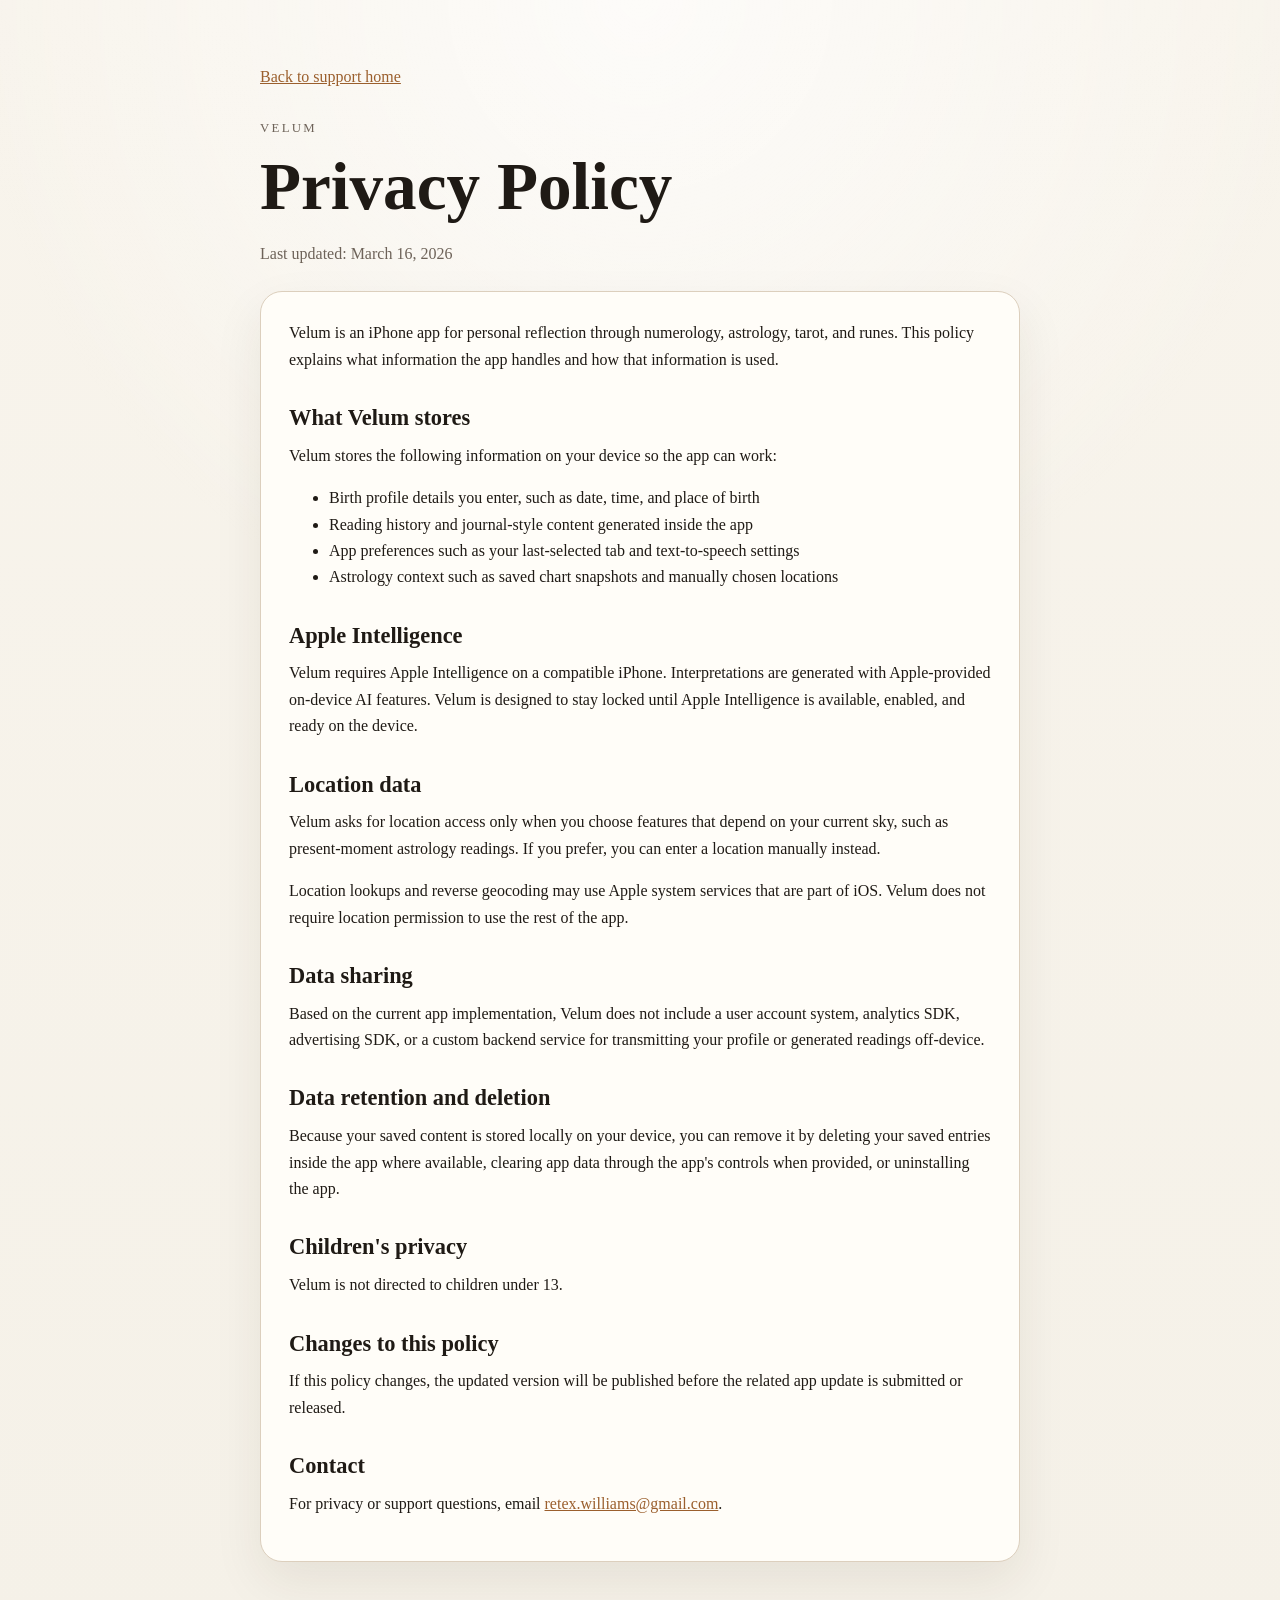
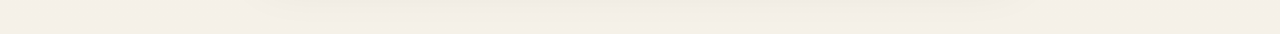
==== privacy/index.html @ 248c456e "Initial site" ====
<!doctype html>
<html lang="en">
  <head>
    <meta charset="utf-8" />
    <meta name="viewport" content="width=device-width, initial-scale=1" />
    <title>Velum Privacy Policy</title>
    <meta
      name="description"
      content="Privacy Policy for the Velum iPhone app."
    />
    <link rel="stylesheet" href="../styles.css" />
  </head>
  <body>
    <main class="shell shell--narrow">
      <p><a class="back-link" href="../">Back to support home</a></p>
      <header class="hero hero--compact">
        <p class="eyebrow">Velum</p>
        <h1>Privacy Policy</h1>
        <p class="meta">Last updated: March 16, 2026</p>
      </header>

      <article class="document">
        <p>
          Velum is an iPhone app for personal reflection through numerology,
          astrology, tarot, and runes. This policy explains what information
          the app handles and how that information is used.
        </p>

        <h2>What Velum stores</h2>
        <p>Velum stores the following information on your device so the app can work:</p>
        <ul>
          <li>Birth profile details you enter, such as date, time, and place of birth</li>
          <li>Reading history and journal-style content generated inside the app</li>
          <li>App preferences such as your last-selected tab and text-to-speech settings</li>
          <li>Astrology context such as saved chart snapshots and manually chosen locations</li>
        </ul>

        <h2>Apple Intelligence</h2>
        <p>
          Velum requires Apple Intelligence on a compatible iPhone.
          Interpretations are generated with Apple-provided on-device AI
          features. Velum is designed to stay locked until Apple Intelligence
          is available, enabled, and ready on the device.
        </p>

        <h2>Location data</h2>
        <p>
          Velum asks for location access only when you choose features that
          depend on your current sky, such as present-moment astrology readings.
          If you prefer, you can enter a location manually instead.
        </p>
        <p>
          Location lookups and reverse geocoding may use Apple system services
          that are part of iOS. Velum does not require location permission to
          use the rest of the app.
        </p>

        <h2>Data sharing</h2>
        <p>
          Based on the current app implementation, Velum does not include a
          user account system, analytics SDK, advertising SDK, or a custom
          backend service for transmitting your profile or generated readings
          off-device.
        </p>

        <h2>Data retention and deletion</h2>
        <p>
          Because your saved content is stored locally on your device, you can
          remove it by deleting your saved entries inside the app where
          available, clearing app data through the app's controls when provided,
          or uninstalling the app.
        </p>

        <h2>Children's privacy</h2>
        <p>Velum is not directed to children under 13.</p>

        <h2>Changes to this policy</h2>
        <p>
          If this policy changes, the updated version will be published before
          the related app update is submitted or released.
        </p>

        <h2>Contact</h2>
        <p>
          For privacy or support questions, email
          <a href="mailto:retex.williams@gmail.com">retex.williams@gmail.com</a>.
        </p>
      </article>
    </main>
  </body>
</html>
---- styles.css ----
:root {
  color-scheme: light;
  --bg: #f5f1e8;
  --paper: #fffdf8;
  --ink: #1f1a15;
  --muted: #6d6258;
  --line: #dccfbd;
  --accent: #9b5f2d;
  --accent-soft: #f1e2d4;
  --shadow: rgba(50, 32, 17, 0.08);
}

* {
  box-sizing: border-box;
}

html,
body {
  margin: 0;
  padding: 0;
  background:
    radial-gradient(circle at top, rgba(255, 255, 255, 0.7), transparent 38%),
    linear-gradient(180deg, #f8f4ec 0%, var(--bg) 100%);
  color: var(--ink);
  font:
    16px/1.65 Georgia,
    "Times New Roman",
    serif;
}

a {
  color: var(--accent);
}

.shell {
  width: min(960px, calc(100% - 32px));
  margin: 0 auto;
  padding: 48px 0 72px;
}

.shell--narrow {
  width: min(760px, calc(100% - 32px));
}

.hero {
  margin-bottom: 32px;
}

.hero--compact {
  margin-bottom: 24px;
}

.eyebrow {
  margin: 0 0 8px;
  text-transform: uppercase;
  letter-spacing: 0.18em;
  font-size: 0.8rem;
  color: var(--muted);
}

h1,
h2 {
  line-height: 1.15;
}

h1 {
  margin: 0;
  font-size: clamp(2.2rem, 6vw, 4.2rem);
}

h2 {
  margin-top: 32px;
  margin-bottom: 12px;
  font-size: 1.4rem;
}

.lede,
.meta {
  color: var(--muted);
  max-width: 42rem;
}

.card-grid {
  display: grid;
  grid-template-columns: repeat(auto-fit, minmax(260px, 1fr));
  gap: 18px;
}

.card,
.document {
  display: block;
  background: var(--paper);
  border: 1px solid var(--line);
  border-radius: 22px;
  box-shadow: 0 20px 50px var(--shadow);
}

.card {
  padding: 24px;
  text-decoration: none;
  color: inherit;
  transition:
    transform 140ms ease,
    box-shadow 140ms ease,
    border-color 140ms ease;
}

.card:hover {
  transform: translateY(-2px);
  border-color: var(--accent);
  box-shadow: 0 24px 56px rgba(50, 32, 17, 0.12);
}

.card h2 {
  margin-top: 0;
}

.card span {
  display: inline-block;
  margin-top: 12px;
  color: var(--accent);
  font-weight: 700;
}

.document {
  padding: 28px;
}

.document p,
.document ul {
  margin-top: 0;
}

.back-link {
  display: inline-block;
  margin-bottom: 12px;
}

@media (max-width: 640px) {
  .shell,
  .shell--narrow {
    width: min(100% - 24px, 960px);
    padding-top: 28px;
    padding-bottom: 40px;
  }

  .document,
  .card {
    border-radius: 18px;
  }
}
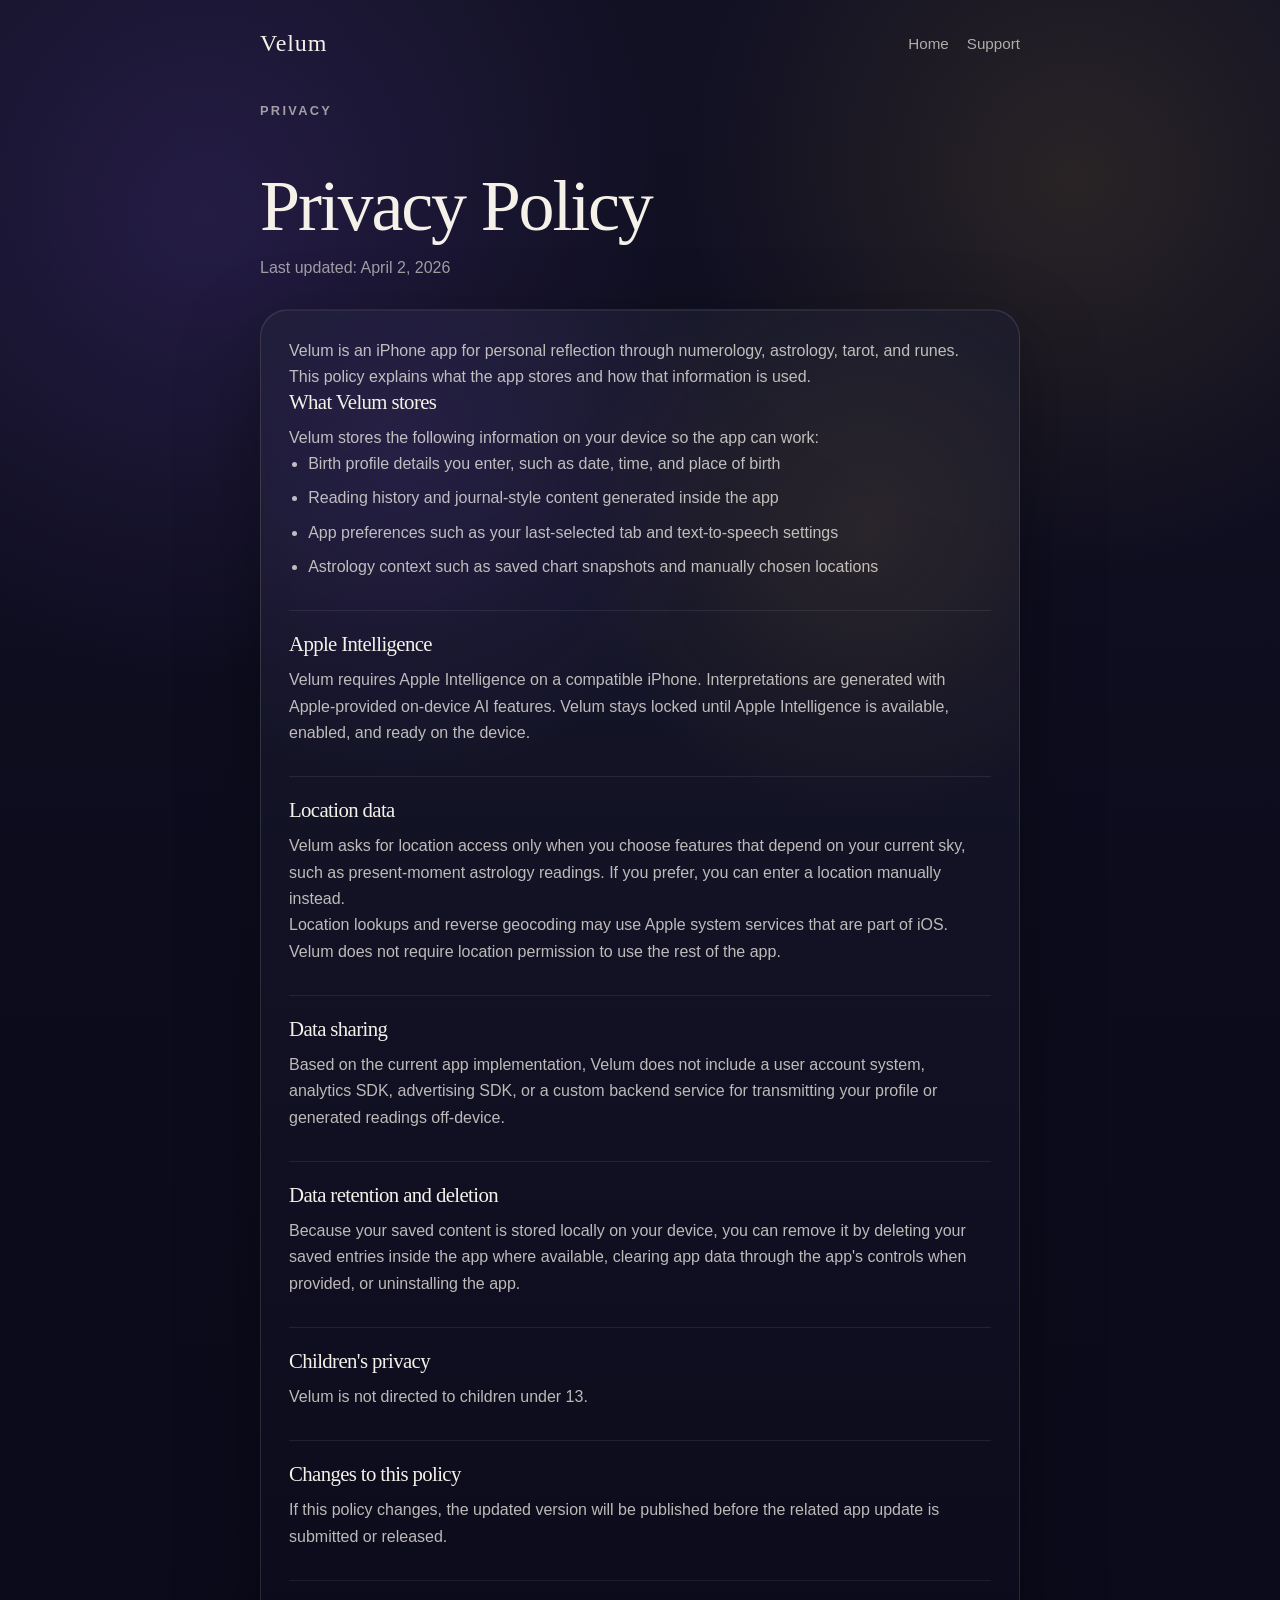
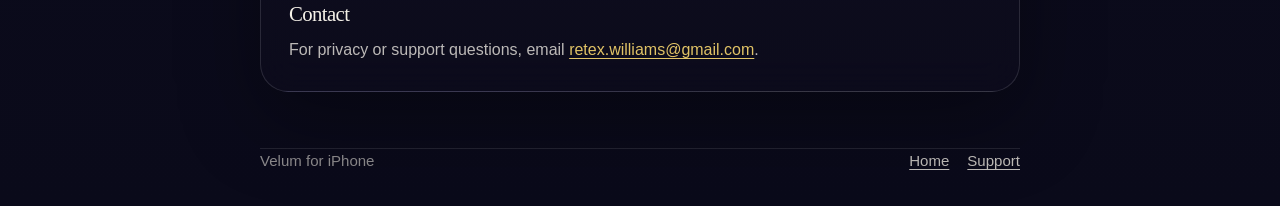
==== commit 4944d6f1: "Update Velum site styling" ====
--- a/privacy/index.html
+++ b/privacy/index.html
@@ -10,44 +10,63 @@
     />
     <link rel="stylesheet" href="../styles.css" />
   </head>
-  <body>
+  <body class="document-page">
+    <header class="site-header site-header--document">
+      <a class="brandmark" href="../" aria-label="Velum home">Velum</a>
+      <nav class="site-nav" aria-label="Secondary">
+        <a href="../">Home</a>
+        <a href="../support/">Support</a>
+      </nav>
+    </header>
+
     <main class="shell shell--narrow">
-      <p><a class="back-link" href="../">Back to support home</a></p>
       <header class="hero hero--compact">
-        <p class="eyebrow">Velum</p>
+        <p class="eyebrow">Privacy</p>
         <h1>Privacy Policy</h1>
-        <p class="meta">Last updated: March 16, 2026</p>
+        <p class="meta">Last updated: April 2, 2026</p>
       </header>
 
       <article class="document">
         <p>
           Velum is an iPhone app for personal reflection through numerology,
-          astrology, tarot, and runes. This policy explains what information
-          the app handles and how that information is used.
+          astrology, tarot, and runes. This policy explains what the app
+          stores and how that information is used.
         </p>
 
         <h2>What Velum stores</h2>
-        <p>Velum stores the following information on your device so the app can work:</p>
+        <p>
+          Velum stores the following information on your device so the app can
+          work:
+        </p>
         <ul>
-          <li>Birth profile details you enter, such as date, time, and place of birth</li>
+          <li>
+            Birth profile details you enter, such as date, time, and place of
+            birth
+          </li>
           <li>Reading history and journal-style content generated inside the app</li>
-          <li>App preferences such as your last-selected tab and text-to-speech settings</li>
-          <li>Astrology context such as saved chart snapshots and manually chosen locations</li>
+          <li>
+            App preferences such as your last-selected tab and text-to-speech
+            settings
+          </li>
+          <li>
+            Astrology context such as saved chart snapshots and manually chosen
+            locations
+          </li>
         </ul>
 
         <h2>Apple Intelligence</h2>
         <p>
           Velum requires Apple Intelligence on a compatible iPhone.
           Interpretations are generated with Apple-provided on-device AI
-          features. Velum is designed to stay locked until Apple Intelligence
-          is available, enabled, and ready on the device.
+          features. Velum stays locked until Apple Intelligence is available,
+          enabled, and ready on the device.
         </p>
 
         <h2>Location data</h2>
         <p>
           Velum asks for location access only when you choose features that
-          depend on your current sky, such as present-moment astrology readings.
-          If you prefer, you can enter a location manually instead.
+          depend on your current sky, such as present-moment astrology
+          readings. If you prefer, you can enter a location manually instead.
         </p>
         <p>
           Location lookups and reverse geocoding may use Apple system services
@@ -67,8 +86,8 @@
         <p>
           Because your saved content is stored locally on your device, you can
           remove it by deleting your saved entries inside the app where
-          available, clearing app data through the app's controls when provided,
-          or uninstalling the app.
+          available, clearing app data through the app's controls when
+          provided, or uninstalling the app.
         </p>
 
         <h2>Children's privacy</h2>
@@ -87,5 +106,13 @@
         </p>
       </article>
     </main>
+
+    <footer class="site-footer site-footer--document">
+      <p>Velum for iPhone</p>
+      <div class="site-footer-links">
+        <a href="../">Home</a>
+        <a href="../support/">Support</a>
+      </div>
+    </footer>
   </body>
 </html>
--- a/styles.css
+++ b/styles.css
@@ -1,13 +1,21 @@
 :root {
   color-scheme: light;
-  --bg: #f5f1e8;
-  --paper: #fffdf8;
-  --ink: #1f1a15;
-  --muted: #6d6258;
-  --line: #dccfbd;
-  --accent: #9b5f2d;
-  --accent-soft: #f1e2d4;
-  --shadow: rgba(50, 32, 17, 0.08);
+  --bg: #f5efe5;
+  --bg-deep: #ebdfcf;
+  --paper: rgba(255, 250, 243, 0.82);
+  --paper-strong: #fbf6ee;
+  --ink: #1f1711;
+  --muted: #6d5f53;
+  --line: rgba(74, 56, 40, 0.14);
+  --line-strong: rgba(74, 56, 40, 0.24);
+  --accent: #8f5b35;
+  --accent-strong: #714321;
+  --accent-soft: rgba(223, 190, 154, 0.36);
+  --shadow: rgba(49, 31, 18, 0.12);
+  --shadow-strong: rgba(49, 31, 18, 0.2);
+  --serif: "Iowan Old Style", "Palatino Linotype", "Book Antiqua",
+    "URW Palladio L", serif;
+  --sans: "Avenir Next", "Segoe UI", "Helvetica Neue", Arial, sans-serif;
 }
 
 * {
@@ -18,18 +26,38 @@
 body {
   margin: 0;
   padding: 0;
+  min-height: 100%;
+}
+
+body {
   background:
-    radial-gradient(circle at top, rgba(255, 255, 255, 0.7), transparent 38%),
-    linear-gradient(180deg, #f8f4ec 0%, var(--bg) 100%);
+    radial-gradient(circle at top, rgba(255, 255, 255, 0.72), transparent 36%),
+    linear-gradient(180deg, #f8f3eb 0%, var(--bg) 100%);
   color: var(--ink);
-  font:
-    16px/1.65 Georgia,
-    "Times New Roman",
-    serif;
+  font: 16px/1.65 var(--sans);
+  text-rendering: optimizeLegibility;
+  -webkit-font-smoothing: antialiased;
 }
 
 a {
   color: var(--accent);
+  text-decoration-thickness: 1px;
+  text-underline-offset: 0.18em;
+}
+
+h1,
+h2,
+h3 {
+  font-family: var(--serif);
+  font-weight: 400;
+  line-height: 1.05;
+  letter-spacing: -0.03em;
+}
+
+p,
+ul,
+ol {
+  margin: 0;
 }
 
 .shell {
@@ -51,27 +79,28 @@
 }
 
 .eyebrow {
-  margin: 0 0 8px;
+  margin-bottom: 12px;
+  color: var(--muted);
+  font-size: 0.8rem;
+  font-weight: 600;
+  letter-spacing: 0.18em;
   text-transform: uppercase;
-  letter-spacing: 0.18em;
-  font-size: 0.8rem;
-  color: var(--muted);
-}
-
-h1,
-h2 {
-  line-height: 1.15;
 }
 
 h1 {
-  margin: 0;
+  margin-bottom: 8px;
   font-size: clamp(2.2rem, 6vw, 4.2rem);
 }
 
 h2 {
   margin-top: 32px;
   margin-bottom: 12px;
-  font-size: 1.4rem;
+  font-size: 1.45rem;
+}
+
+h3 {
+  margin-bottom: 12px;
+  font-size: 1.5rem;
 }
 
 .lede,
@@ -89,16 +118,16 @@
 .card,
 .document {
   display: block;
-  background: var(--paper);
+  background: var(--paper-strong);
   border: 1px solid var(--line);
-  border-radius: 22px;
-  box-shadow: 0 20px 50px var(--shadow);
+  border-radius: 24px;
+  box-shadow: 0 20px 48px var(--shadow);
 }
 
 .card {
   padding: 24px;
+  color: inherit;
   text-decoration: none;
-  color: inherit;
   transition:
     transform 140ms ease,
     box-shadow 140ms ease,
@@ -108,7 +137,7 @@
 .card:hover {
   transform: translateY(-2px);
   border-color: var(--accent);
-  box-shadow: 0 24px 56px rgba(50, 32, 17, 0.12);
+  box-shadow: 0 24px 56px rgba(50, 32, 17, 0.16);
 }
 
 .card h2 {
@@ -131,21 +160,799 @@
   margin-top: 0;
 }
 
+.document ul {
+  padding-left: 1.2rem;
+}
+
+.document li + li {
+  margin-top: 0.5rem;
+}
+
 .back-link {
   display: inline-block;
   margin-bottom: 12px;
 }
 
+.document-page {
+  background:
+    radial-gradient(circle at 16% 12%, rgba(139, 92, 246, 0.16), transparent 24%),
+    radial-gradient(circle at 84% 10%, rgba(212, 175, 55, 0.12), transparent 20%),
+    linear-gradient(180deg, #121124 0%, #0d0c1d 52%, #0a0a1a 100%);
+  color: #f5f1e8;
+  overflow-x: hidden;
+}
+
+.document-page a {
+  color: #e1c366;
+}
+
+.document-page .site-header,
+.document-page .site-footer {
+  width: min(760px, calc(100% - 32px));
+}
+
+.site-header--document {
+  padding-top: 24px;
+}
+
+.document-page .brandmark {
+  color: #f5f1e8;
+}
+
+.document-page .site-nav a {
+  color: rgba(245, 241, 232, 0.68);
+}
+
+.document-page .site-nav a:hover,
+.document-page .site-nav a:focus-visible {
+  color: #f5f1e8;
+}
+
+.document-page .shell,
+.document-page .shell--narrow {
+  width: min(760px, calc(100% - 32px));
+  padding-top: 36px;
+  padding-bottom: 56px;
+}
+
+.document-page .hero {
+  margin-bottom: 28px;
+}
+
+.document-page .eyebrow,
+.document-page .meta {
+  color: rgba(245, 241, 232, 0.62);
+}
+
+.document-page h1,
+.document-page h2,
+.document-page h3 {
+  color: #f5f1e8;
+}
+
+.document-page h1 {
+  margin-bottom: 10px;
+  font-size: clamp(2.6rem, 7vw, 4.5rem);
+}
+
+.document-page .document {
+  border: 1px solid rgba(255, 255, 255, 0.12);
+  border-radius: 28px;
+  background:
+    radial-gradient(circle at 80% 16%, rgba(212, 175, 55, 0.1), transparent 22%),
+    radial-gradient(circle at 18% 10%, rgba(139, 92, 246, 0.12), transparent 24%),
+    linear-gradient(180deg, rgba(26, 26, 46, 0.86), rgba(12, 11, 28, 0.9));
+  box-shadow:
+    inset 0 1px 0 rgba(255, 255, 255, 0.06),
+    0 28px 80px rgba(0, 0, 0, 0.34);
+  backdrop-filter: blur(18px);
+}
+
+.document-page .document h2 {
+  margin-top: 30px;
+  padding-top: 22px;
+  border-top: 1px solid rgba(255, 255, 255, 0.08);
+  font-size: 1.3rem;
+}
+
+.document-page .document h2:first-of-type {
+  margin-top: 0;
+  padding-top: 0;
+  border-top: 0;
+}
+
+.document-page .document p,
+.document-page .document li {
+  color: rgba(245, 241, 232, 0.76);
+}
+
+.document-page .document strong {
+  color: #f5f1e8;
+}
+
+.document-page .site-footer {
+  padding-bottom: 32px;
+  border-top-color: rgba(255, 255, 255, 0.1);
+}
+
+.document-page .site-footer a {
+  color: rgba(245, 241, 232, 0.78);
+}
+
+.landing-page {
+  background:
+    radial-gradient(circle at 16% 12%, rgba(139, 92, 246, 0.2), transparent 26%),
+    radial-gradient(circle at 84% 16%, rgba(212, 175, 55, 0.18), transparent 24%),
+    radial-gradient(circle at 50% 56%, rgba(255, 255, 255, 0.04), transparent 30%),
+    linear-gradient(180deg, #121124 0%, #0c0b1c 48%, #0a0a1a 100%);
+  color: #f5f1e8;
+  overflow-x: hidden;
+}
+
+.landing-page a {
+  color: #f5f1e8;
+}
+
+.site-header,
+.landing-hero,
+.section,
+.site-footer {
+  width: min(1180px, calc(100% - 40px));
+  margin: 0 auto;
+}
+
+.site-header {
+  display: flex;
+  align-items: center;
+  justify-content: space-between;
+  gap: 24px;
+  padding: 24px 0 0;
+}
+
+.brandmark {
+  color: #f5f1e8;
+  font-family: var(--serif);
+  font-size: 1.5rem;
+  letter-spacing: 0.04em;
+  text-decoration: none;
+}
+
+.site-nav {
+  display: flex;
+  align-items: center;
+  gap: 18px;
+}
+
+.site-nav a {
+  color: rgba(245, 241, 232, 0.68);
+  font-size: 0.95rem;
+  text-decoration: none;
+  transition: color 160ms ease;
+}
+
+.site-nav a:hover,
+.site-nav a:focus-visible {
+  color: #f5f1e8;
+}
+
+.landing-hero {
+  display: grid;
+  grid-template-columns: minmax(0, 1.05fr) minmax(320px, 0.95fr);
+  align-items: center;
+  gap: 48px;
+  min-height: clamp(680px, 84svh, 880px);
+  padding: 28px 0 88px;
+}
+
+.hero-copy {
+  max-width: 37rem;
+  min-width: 0;
+}
+
+.landing-page h1 {
+  margin-bottom: 20px;
+  font-size: clamp(3.4rem, 7.8vw, 6.5rem);
+  line-height: 0.94;
+  max-width: 11ch;
+  color: #f5f1e8;
+  text-wrap: balance;
+}
+
+.hero-lede,
+.hero-caption,
+.paths-copy p,
+.support-copy p,
+.story-step p {
+  color: rgba(245, 241, 232, 0.72);
+}
+
+.hero-lede {
+  max-width: 34rem;
+  font-size: 1.08rem;
+}
+
+.hero-caption {
+  max-width: 28rem;
+  font-size: 0.92rem;
+}
+
+.hero-actions {
+  display: flex;
+  flex-wrap: wrap;
+  gap: 14px;
+  margin: 28px 0 18px;
+}
+
+.button {
+  display: inline-flex;
+  align-items: center;
+  justify-content: center;
+  min-height: 50px;
+  padding: 0 22px;
+  border-radius: 999px;
+  font-size: 0.96rem;
+  font-weight: 600;
+  text-decoration: none;
+  transition:
+    transform 180ms ease,
+    box-shadow 180ms ease,
+    background-color 180ms ease,
+    border-color 180ms ease,
+    color 180ms ease;
+}
+
+.button:hover,
+.button:focus-visible {
+  transform: translateY(-1px);
+}
+
+.button--primary {
+  background: var(--ink);
+  color: #f8f1e7;
+  box-shadow: 0 16px 36px rgba(31, 23, 17, 0.18);
+}
+
+.button--primary:hover,
+.button--primary:focus-visible {
+  box-shadow: 0 20px 42px rgba(31, 23, 17, 0.24);
+}
+
+.button--secondary {
+  border: 1px solid var(--line-strong);
+  color: var(--ink);
+  background: rgba(255, 248, 238, 0.45);
+  backdrop-filter: blur(10px);
+}
+
+.button--secondary:hover,
+.button--secondary:focus-visible {
+  border-color: rgba(255, 255, 255, 0.28);
+  background: rgba(255, 255, 255, 0.08);
+}
+
+.hero-art {
+  display: flex;
+  justify-content: flex-end;
+}
+
+.hero-panel {
+  position: relative;
+  width: min(100%, 540px);
+  padding: 28px;
+  border: 1px solid rgba(255, 255, 255, 0.12);
+  border-radius: 32px;
+  background:
+    radial-gradient(circle at 16% 18%, rgba(139, 92, 246, 0.24), transparent 28%),
+    radial-gradient(circle at 86% 20%, rgba(212, 175, 55, 0.18), transparent 24%),
+    linear-gradient(180deg, rgba(26, 26, 46, 0.95), rgba(11, 11, 24, 0.96));
+  box-shadow:
+    inset 0 1px 0 rgba(255, 255, 255, 0.06),
+    0 28px 90px rgba(0, 0, 0, 0.36);
+  overflow: hidden;
+  backdrop-filter: blur(20px);
+}
+
+.hero-panel::before {
+  content: "";
+  position: absolute;
+  inset: 0;
+  background:
+    linear-gradient(180deg, rgba(255, 255, 255, 0.05), transparent 16%),
+    radial-gradient(circle at 60% 38%, rgba(255, 255, 255, 0.05), transparent 34%);
+  pointer-events: none;
+}
+
+.hero-panel-head {
+  position: relative;
+  display: flex;
+  align-items: baseline;
+  justify-content: space-between;
+  gap: 16px;
+  margin-bottom: 20px;
+  z-index: 1;
+}
+
+.hero-panel-room,
+.hero-panel-day {
+  color: rgba(245, 241, 232, 0.58);
+  font-size: 0.88rem;
+}
+
+.hero-reading-card,
+.hero-path-band,
+.hero-path-card {
+  position: relative;
+  z-index: 1;
+  border: 1px solid rgba(255, 255, 255, 0.1);
+  background: rgba(255, 255, 255, 0.04);
+  backdrop-filter: blur(16px);
+}
+
+.hero-reading-card {
+  margin-bottom: 18px;
+  padding: 24px;
+  border-radius: 28px;
+  box-shadow: inset 0 1px 0 rgba(255, 255, 255, 0.05);
+}
+
+.hero-reading-kicker,
+.hero-path-kicker {
+  margin-bottom: 10px;
+  color: rgba(245, 241, 232, 0.54);
+  font-size: 0.78rem;
+  font-weight: 700;
+  letter-spacing: 0.18em;
+  text-transform: uppercase;
+}
+
+.hero-reading-card h2 {
+  margin: 0 0 14px;
+  font-size: clamp(2rem, 4vw, 3rem);
+  line-height: 0.96;
+  color: #f5f1e8;
+}
+
+.hero-reading-body,
+.hero-path-title,
+.hero-path-card p {
+  color: rgba(245, 241, 232, 0.72);
+}
+
+.hero-path-band {
+  margin-bottom: 18px;
+  padding: 16px 18px;
+  border-radius: 22px;
+}
+
+.hero-path-title {
+  font-family: var(--sans);
+  font-size: 1rem;
+  line-height: 1.45;
+}
+
+.hero-path-grid {
+  position: relative;
+  z-index: 1;
+  display: grid;
+  grid-template-columns: repeat(2, minmax(0, 1fr));
+  gap: 12px;
+}
+
+.hero-path-card {
+  min-height: 156px;
+  padding: 18px;
+  border-radius: 22px;
+}
+
+.hero-path-card span {
+  display: inline-block;
+  margin-bottom: 12px;
+  color: rgba(245, 241, 232, 0.45);
+  font-size: 0.74rem;
+  font-weight: 700;
+  letter-spacing: 0.16em;
+  text-transform: uppercase;
+}
+
+.hero-path-card strong {
+  display: block;
+  margin-bottom: 10px;
+  font-family: var(--serif);
+  font-size: 1.55rem;
+  font-weight: 400;
+  line-height: 1;
+  color: #f5f1e8;
+}
+
+.hero-path-card--violet {
+  background:
+    radial-gradient(circle at 26% 18%, rgba(139, 92, 246, 0.34), transparent 30%),
+    rgba(255, 255, 255, 0.04);
+}
+
+.hero-path-card--gold {
+  background:
+    radial-gradient(circle at 76% 22%, rgba(212, 175, 55, 0.28), transparent 28%),
+    rgba(255, 255, 255, 0.04);
+}
+
+.hero-panel-orb {
+  position: absolute;
+  border-radius: 999px;
+  filter: blur(54px);
+  opacity: 0.38;
+  pointer-events: none;
+}
+
+.hero-panel-orb--violet {
+  top: 26px;
+  right: 34px;
+  width: 112px;
+  height: 112px;
+  background: rgba(139, 92, 246, 0.52);
+}
+
+.hero-panel-orb--gold {
+  bottom: 50px;
+  left: 26px;
+  width: 128px;
+  height: 128px;
+  background: rgba(212, 175, 55, 0.38);
+}
+
+.section {
+  padding-bottom: 88px;
+}
+
+.section--intro {
+  padding-bottom: 68px;
+}
+
+.section-kicker {
+  max-width: 38rem;
+  padding: 24px 0;
+  border-top: 1px solid rgba(255, 255, 255, 0.12);
+  border-bottom: 1px solid rgba(255, 255, 255, 0.12);
+  color: #f5f1e8;
+  font-family: var(--serif);
+  font-size: clamp(1.45rem, 3vw, 2.15rem);
+  line-height: 1.2;
+}
+
+.section-heading {
+  max-width: 40rem;
+  margin-bottom: 34px;
+}
+
+.section-heading h2,
+.paths-copy h2,
+.support-copy h2 {
+  margin: 0;
+  color: #f5f1e8;
+  font-size: clamp(2.2rem, 4.8vw, 3.5rem);
+}
+
+.section-heading .eyebrow,
+.paths-copy .eyebrow,
+.support-copy .eyebrow,
+.landing-page .eyebrow {
+  margin-bottom: 14px;
+  color: rgba(245, 241, 232, 0.56);
+}
+
+.story-grid {
+  display: grid;
+  grid-template-columns: repeat(3, minmax(0, 1fr));
+  gap: 24px;
+}
+
+.story-step,
+.support-link {
+  border: 1px solid rgba(255, 255, 255, 0.1);
+  background: rgba(255, 255, 255, 0.04);
+  backdrop-filter: blur(18px);
+  box-shadow: inset 0 1px 0 rgba(255, 255, 255, 0.03);
+}
+
+.story-step {
+  padding: 20px 22px 24px;
+  border-radius: 24px;
+}
+
+.story-number {
+  margin-bottom: 14px;
+  color: rgba(212, 175, 55, 0.86);
+  font-size: 0.78rem;
+  font-weight: 700;
+  letter-spacing: 0.18em;
+  text-transform: uppercase;
+}
+
+.story-step h3,
+.path-name,
+.support-link strong {
+  color: #f5f1e8;
+}
+
+.section--paths,
+.section--support {
+  display: grid;
+  grid-template-columns: minmax(0, 0.94fr) minmax(0, 1.06fr);
+  align-items: start;
+  gap: 42px;
+}
+
+.paths-copy,
+.support-copy {
+  max-width: 34rem;
+  min-width: 0;
+}
+
+.path-list {
+  margin: 0;
+  padding: 0;
+  list-style: none;
+  display: grid;
+  gap: 14px;
+}
+
+.path-list li {
+  display: grid;
+  grid-template-columns: minmax(150px, 190px) 1fr;
+  gap: 18px;
+  padding: 18px 20px;
+  border: 1px solid rgba(255, 255, 255, 0.1);
+  border-radius: 22px;
+  background: rgba(255, 255, 255, 0.04);
+}
+
+.path-name {
+  font-family: var(--serif);
+  font-size: 1.35rem;
+  line-height: 1.1;
+}
+
+.path-note {
+  color: rgba(245, 241, 232, 0.68);
+}
+
+.support-links {
+  display: grid;
+  gap: 16px;
+}
+
+.support-link {
+  position: relative;
+  display: grid;
+  gap: 6px;
+  padding: 22px 52px 22px 22px;
+  border-radius: 24px;
+  color: #f5f1e8;
+  text-decoration: none;
+  transition:
+    transform 180ms ease,
+    color 180ms ease;
+}
+
+.support-link::after {
+  content: "\2192";
+  position: absolute;
+  top: 50%;
+  right: 18px;
+  color: rgba(212, 175, 55, 0.9);
+  font-size: 1.05rem;
+  transform: translateY(-50%);
+  transition: transform 180ms ease;
+}
+
+.support-link:hover,
+.support-link:focus-visible {
+  transform: translateX(4px);
+  border-color: rgba(212, 175, 55, 0.22);
+}
+
+.support-link:hover::after,
+.support-link:focus-visible::after {
+  transform: translate(4px, -50%);
+}
+
+.support-link-label {
+  color: rgba(245, 241, 232, 0.5);
+  font-size: 0.82rem;
+  font-weight: 700;
+  letter-spacing: 0.16em;
+  text-transform: uppercase;
+}
+
+.support-link strong {
+  font-size: 1.18rem;
+  font-weight: 500;
+  line-height: 1.35;
+}
+
+.site-footer {
+  display: flex;
+  align-items: center;
+  justify-content: space-between;
+  gap: 16px;
+  padding: 0 0 36px;
+  color: rgba(245, 241, 232, 0.56);
+  font-size: 0.94rem;
+  border-top: 1px solid rgba(255, 255, 255, 0.08);
+}
+
+.site-footer-links {
+  display: flex;
+  align-items: center;
+  gap: 18px;
+}
+
+.site-footer a {
+  color: rgba(245, 241, 232, 0.72);
+}
+
+@media (max-width: 960px) {
+  .landing-hero,
+  .section--paths,
+  .section--support {
+    grid-template-columns: 1fr;
+  }
+
+  .landing-hero {
+    min-height: auto;
+    padding-bottom: 72px;
+  }
+
+  .hero-panel {
+    margin: 0 auto;
+  }
+
+  .story-grid {
+    grid-template-columns: 1fr;
+  }
+
+  .path-list li {
+    grid-template-columns: 1fr;
+    gap: 8px;
+  }
+}
+
 @media (max-width: 640px) {
   .shell,
+  .shell--narrow,
+  .site-header,
+  .landing-hero,
+  .section,
+  .site-footer {
+    width: min(1180px, calc(100% - 24px));
+  }
+
+  .shell,
   .shell--narrow {
-    width: min(100% - 24px, 960px);
     padding-top: 28px;
     padding-bottom: 40px;
+  }
+
+  .site-header {
+    padding-top: 18px;
+    flex-direction: column;
+    align-items: flex-start;
+  }
+
+  .site-nav {
+    gap: 14px;
+  }
+
+  .landing-hero {
+    gap: 36px;
+    padding-top: 20px;
+    padding-bottom: 56px;
+  }
+
+  .landing-page h1 {
+    max-width: 10ch;
+    font-size: clamp(2.2rem, 10.5vw, 3.2rem);
+    line-height: 1;
+  }
+
+  .hero-copy,
+  .hero-lede,
+  .hero-caption {
+    max-width: 100%;
+  }
+
+  .hero-lede {
+    font-size: 1rem;
+    overflow-wrap: anywhere;
+  }
+
+  .hero-actions {
+    flex-direction: column;
+    align-items: stretch;
+  }
+
+  .button {
+    width: 100%;
+  }
+
+  .hero-panel {
+    width: min(100%, 420px);
+  }
+
+  .section {
+    padding-bottom: 64px;
+  }
+
+  .section--intro {
+    padding-bottom: 52px;
+  }
+
+  .section-kicker {
+    padding: 18px 0;
   }
 
   .document,
   .card {
     border-radius: 18px;
   }
-}
+
+  .hero-panel {
+    padding: 22px;
+    border-radius: 28px;
+  }
+
+  .hero-reading-card {
+    padding: 20px;
+    border-radius: 24px;
+  }
+
+  .hero-reading-card h2 {
+    font-size: clamp(1.8rem, 8vw, 2.4rem);
+  }
+
+  .hero-path-grid {
+    grid-template-columns: 1fr;
+  }
+
+  .hero-path-card {
+    min-height: auto;
+  }
+
+  .path-list li {
+    padding: 16px 18px;
+  }
+
+  .site-footer {
+    flex-direction: column;
+    align-items: flex-start;
+    padding-bottom: 28px;
+  }
+
+  .document-page .site-header,
+  .document-page .site-footer,
+  .document-page .shell,
+  .document-page .shell--narrow {
+    width: calc(100% - 24px);
+  }
+
+  .document-page .shell,
+  .document-page .shell--narrow {
+    padding-top: 26px;
+    padding-bottom: 42px;
+  }
+
+  .document-page .document {
+    border-radius: 22px;
+  }
+}
+
+@media (prefers-reduced-motion: reduce) {
+  *,
+  *::before,
+  *::after {
+    animation-duration: 0.01ms !important;
+    animation-iteration-count: 1 !important;
+    transition-duration: 0.01ms !important;
+    scroll-behavior: auto !important;
+  }
+}
